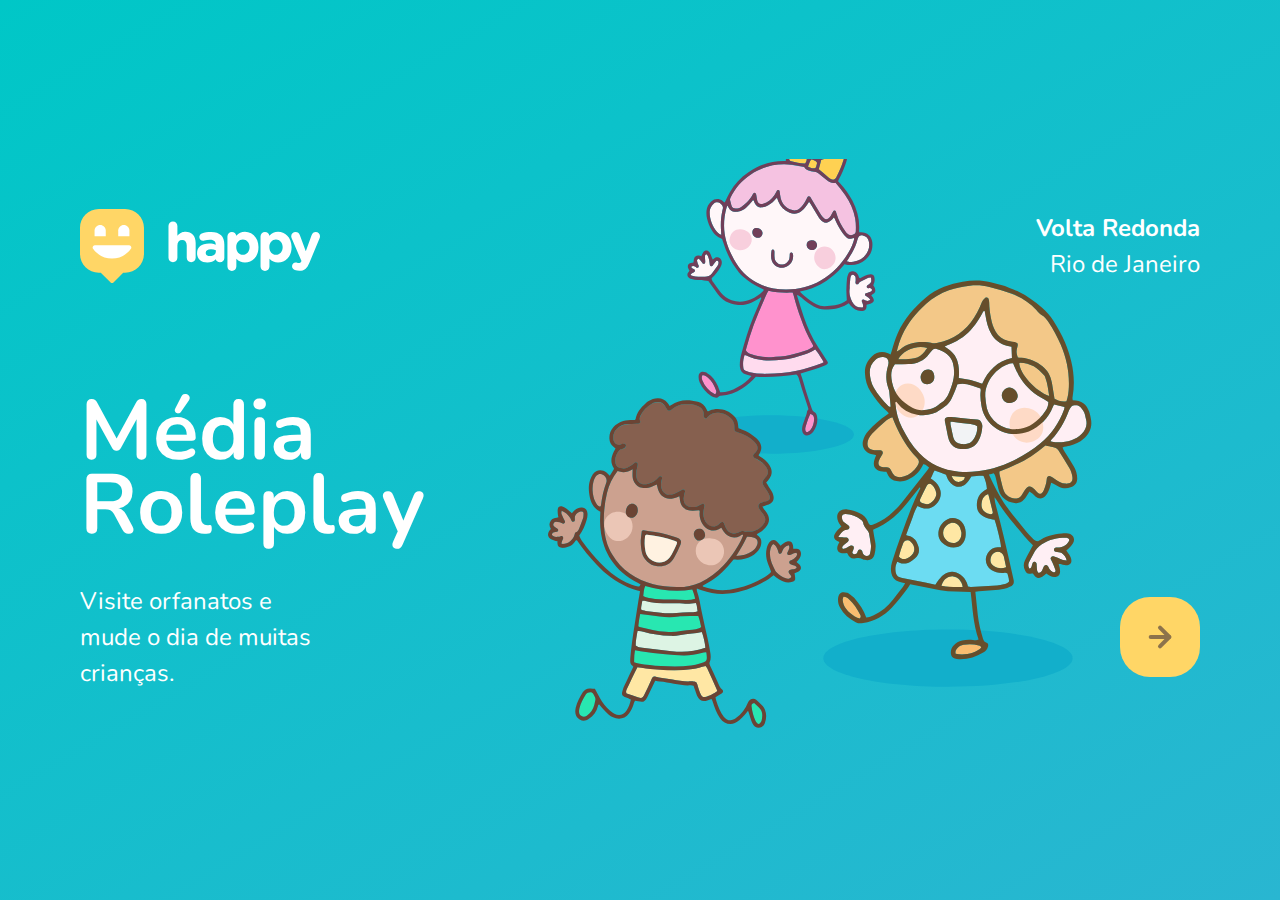
==== index.html @ fe9a2950 "Update index.html" ====
<!DOCTYPE html>
<html lang="pt_BR">

<head>
    <meta charset="UTF-8">
    <meta name="viewport" content="width=device-width, initial-scale=1.0">
    <link href="https://fonts.googleapis.com/css2?family=Nunito:wght@400;600;800&display=swap" rel="stylesheet">
    <title>Happy</title>
    <link rel="icon" href="./public/images/logo-icon.png">
    <link rel="stylesheet" href="./public/css/main.css">
    <link rel="stylesheet" href="./public/css/page-landing.css">
    <link rel="stylesheet" href="./public/css/animation.css">
    <link rel="preconnect" href="https://fonts.gstatic.com">
</head>

<body id="body">
    <div id="page-landing">
        <div id="container">
            <header>
                <img id ="logo" class="animate-up" src="./public/images/logo.svg" alt="Logo Marca">
                <div class="location animate-up">
                    <strong>
                        Volta Redonda
                    </strong>
                    <p>Rio de Janeiro</p>
                </div>
            </header>
            <main>
                <h1 class="animate-up">Média Roleplay</h1>
                <section class="visit">
                    <p class="animate-up">Visite orfanatos e mude o dia de muitas crianças.</p>
                    <a href="https://www.cidademedia.com" class="animate-up"><img src="./public/images/arrow.svg" alt="seta clicavel"></a>
                </section>
            </main>
        </div>
    </div>
</body>

</html>
---- public/css/main.css ----
* {
  margin: 0;
  padding: 0;
}

#body {
  height: 100vh;
  color: white;
}

:root {
  font-size: 62.5%;
}
body,
input,
button,
textarea {
  font: 400 1.8rem/1 "Nunito", sans-serif;
}
---- public/css/page-landing.css ----
#page-landing {
  background: linear-gradient(329.54deg, #29b6d1 0%, #00c7c7 100%);
  text-align: center;
  min-height: 100vh;
  display: flex;
  align-items: center;
}

#container {
  margin: auto;
  width: min(90%, 112rem);
  padding: 5rem 2rem;
}

.location,
h1,
.visit p {
  height: 16vh;
}

#logo {
  animation-delay: 100ms;
}

.location {
  animation-delay: 150ms;
}

main h1 {
  animation-delay: 200ms;
}

.visit p {
  animation-delay: 250ms;
}

.visit a {
  width: 8rem;
  height: 8rem;
  background: #ffd666;
  border: none;
  border-radius: 3rem;
  display: flex;
  align-items: center;
  justify-content: center;
  margin: auto;
  transition: background 200ms;
  animation-delay: 300ms;
}

.visit a:hover {
  background: #96feff;
}

/*DESKTOP VERSION*/

@media (min-width: 760px) {
  #container {
    background: url("../images/bg.svg") no-repeat 80% / clamp(30rem, 54vw, 56rem);
  }

  header {
    display: flex;
    align-items: center;
    justify-content: space-between;
  }
  .location,
  h1,
  .visit p {
    height: initial;
    text-align: initial;
  }

  .location {
    font-size: 2.4rem;
    text-align: right;
    line-height: 1.5;
  }

  main h1 {
    font-size: clamp(4rem, 8vw, 8.4rem);
    font-weight: bold;
    line-height: 0.88;

    margin: clamp(10%, 9vh, 12%) 0 4rem;
    width: min(300px, 80%);
  }
  .visit {
    display: flex;
    align-items: center;
    justify-content: space-between;
  }
  .visit p {
    font-size: 2.4rem;
    line-height: 1.5;
    width: clamp(20rem, 20vw, 30rem);
  }

  .visit a {
    margin: initial;
  }
}
---- public/css/animation.css ----
@keyframes up {
    from {
      opacity: 0;
      transform: translateY(16px);
    }
    to {
      opacity: 1;
      transform: translateY(0);
    }
  }
  
  .animate-up {
    animation-name: up;
    animation-duration: 300ms;
    animation-fill-mode: backwards;
  }
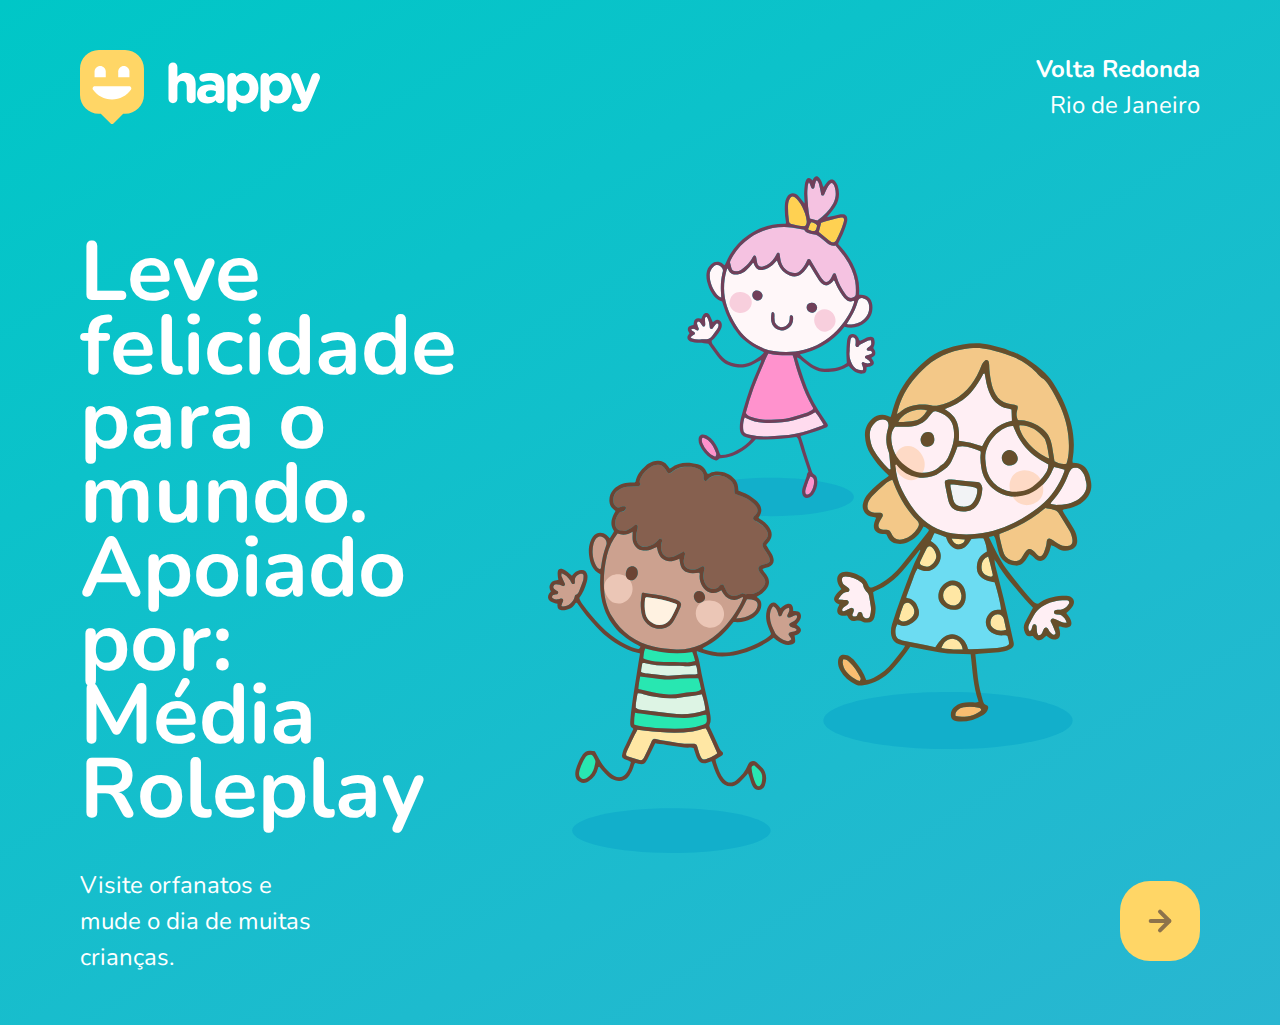
==== commit 285b15a8: "index.html" ====
--- a/index.html
+++ b/index.html
@@ -26,7 +26,7 @@
                 </div>
             </header>
             <main>
-                <h1 class="animate-up">Média Roleplay</h1>
+                <h1 class="animate-up">Leve felicidade para o mundo. Apoiado por: Média Roleplay</h1>
                 <section class="visit">
                     <p class="animate-up">Visite orfanatos e mude o dia de muitas crianças.</p>
                     <a href="https://www.cidademedia.com" class="animate-up"><img src="./public/images/arrow.svg" alt="seta clicavel"></a>
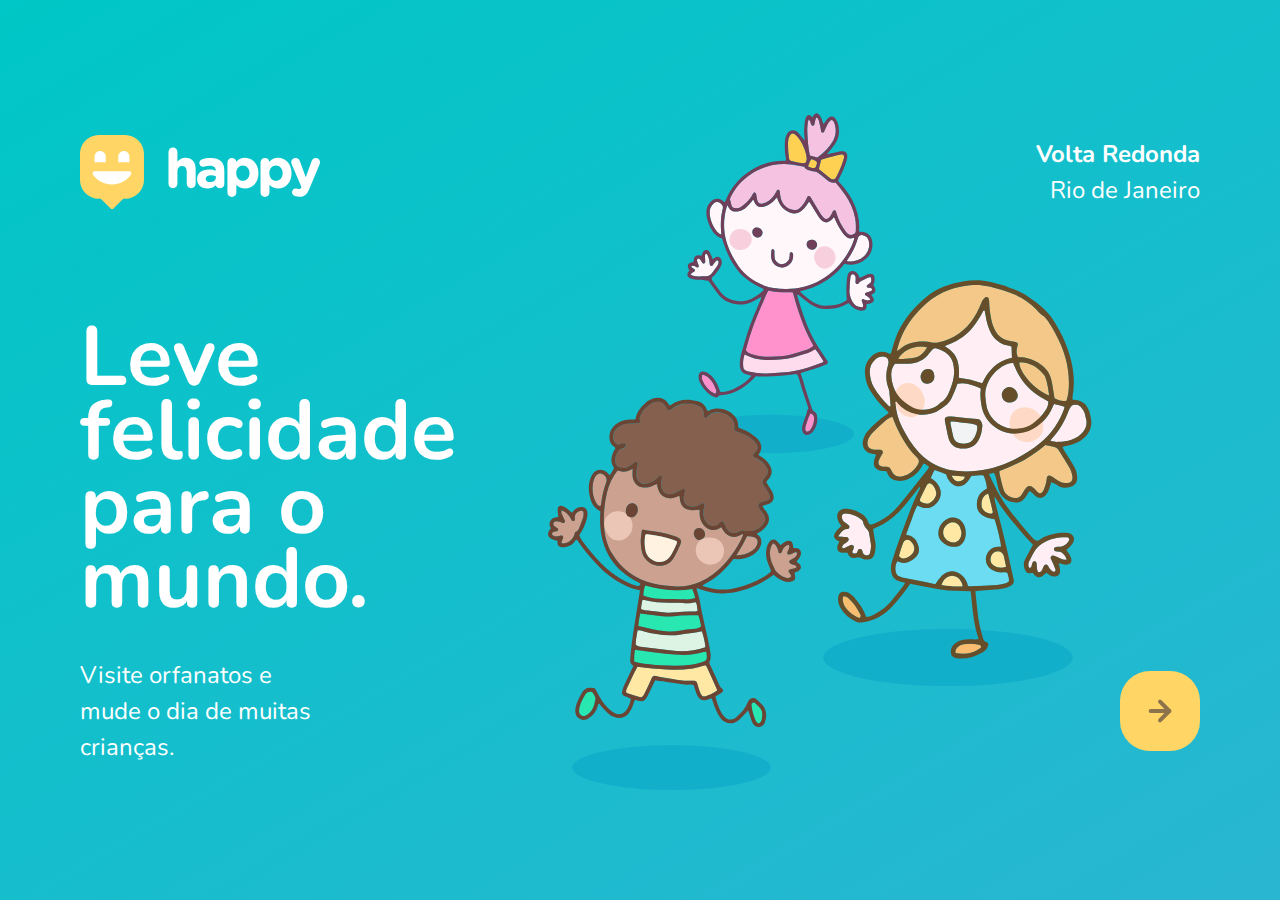
==== commit 14ea7fb5: "index.html" ====
--- a/index.html
+++ b/index.html
@@ -26,7 +26,7 @@
                 </div>
             </header>
             <main>
-                <h1 class="animate-up">Leve felicidade para o mundo. Apoiado por: Média Roleplay</h1>
+                <h1 class="animate-up">Leve felicidade para o mundo.</h1>
                 <section class="visit">
                     <p class="animate-up">Visite orfanatos e mude o dia de muitas crianças.</p>
                     <a href="https://www.cidademedia.com" class="animate-up"><img src="./public/images/arrow.svg" alt="seta clicavel"></a>
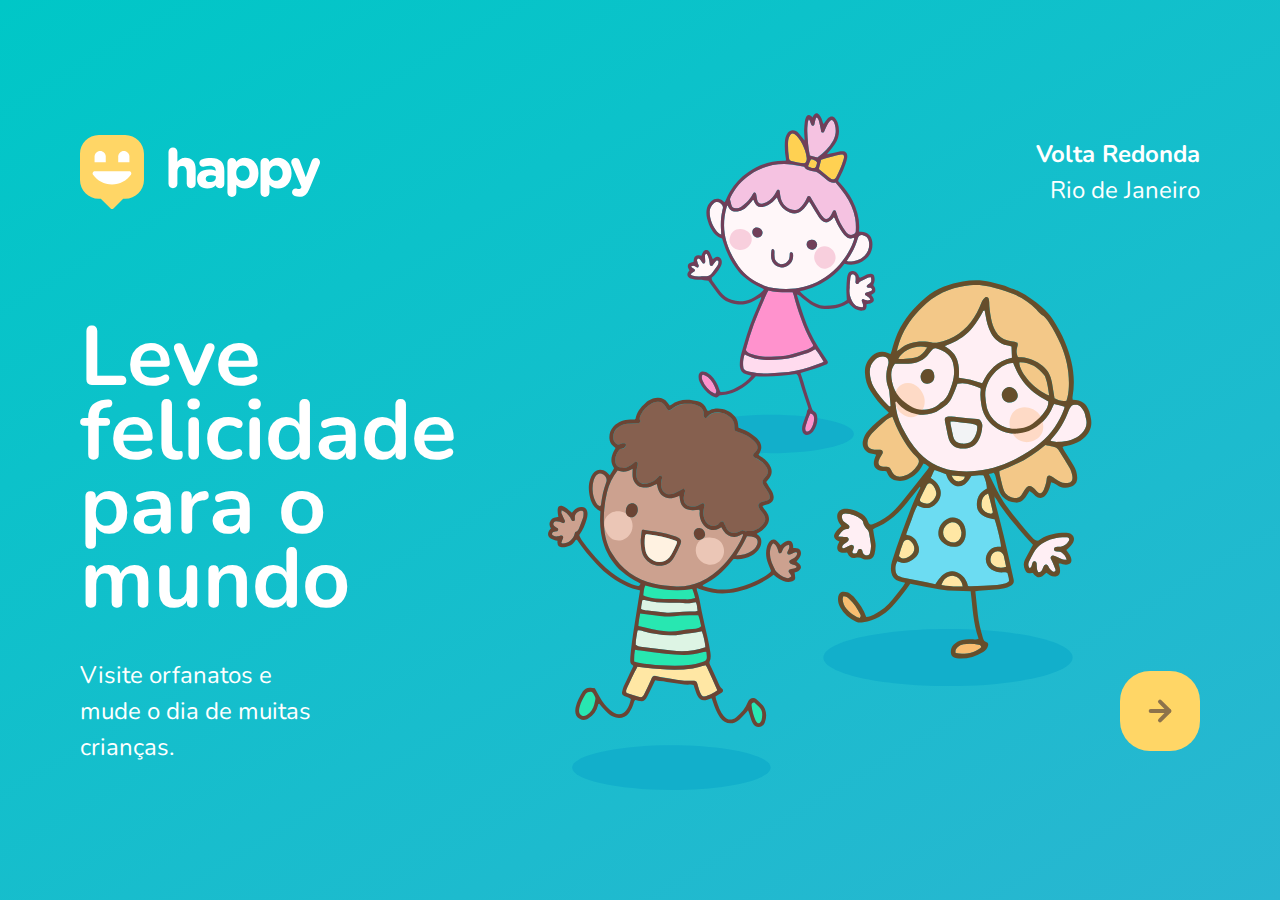
==== commit bd784b28: "index.html" ====
--- a/index.html
+++ b/index.html
@@ -26,7 +26,7 @@
                 </div>
             </header>
             <main>
-                <h1 class="animate-up">Leve felicidade para o mundo.</h1>
+                <h1 class="animate-up">Leve felicidade para o mundo</h1>
                 <section class="visit">
                     <p class="animate-up">Visite orfanatos e mude o dia de muitas crianças.</p>
                     <a href="https://www.cidademedia.com" class="animate-up"><img src="./public/images/arrow.svg" alt="seta clicavel"></a>
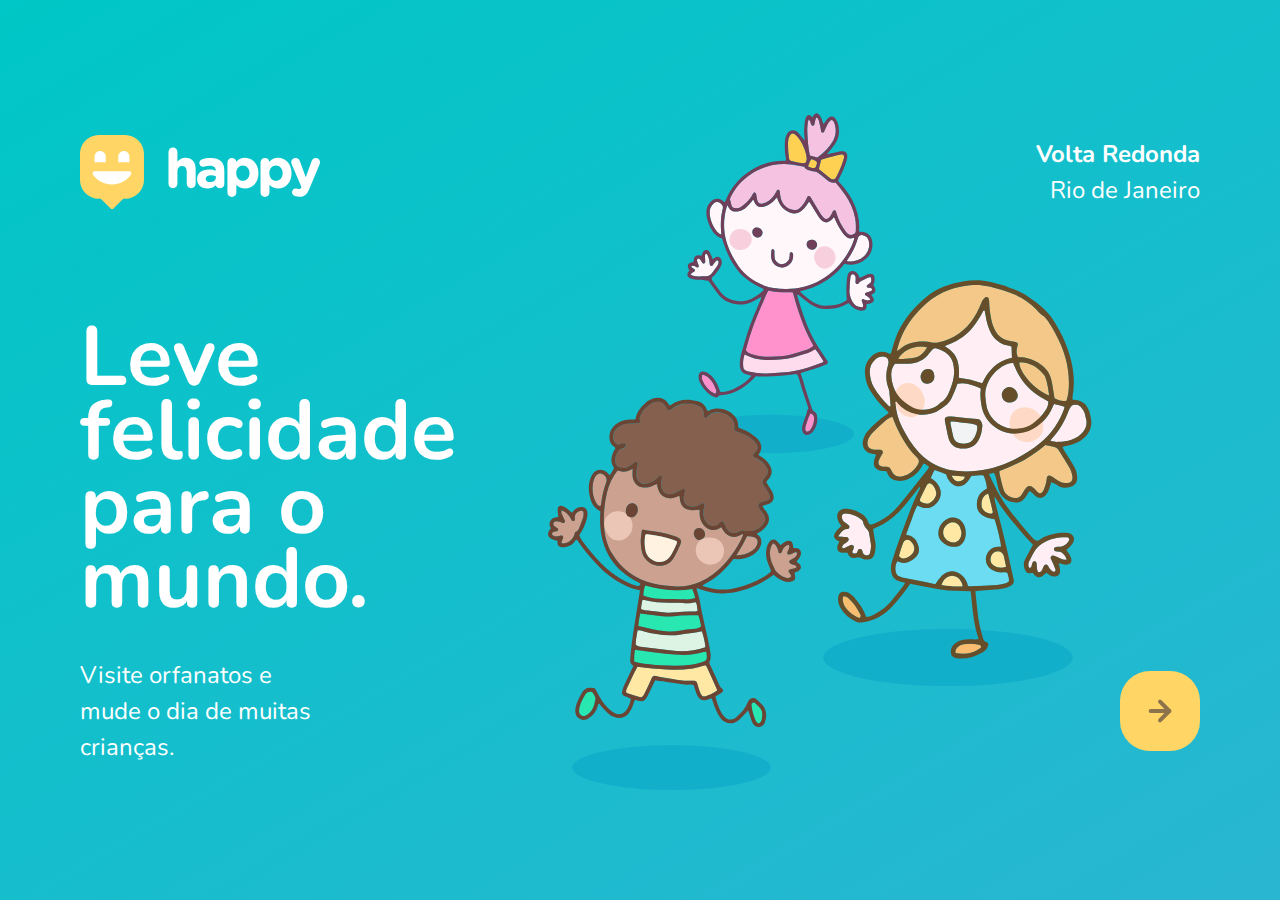
==== commit 9bba1003: "index.html" ====
--- a/index.html
+++ b/index.html
@@ -26,7 +26,7 @@
                 </div>
             </header>
             <main>
-                <h1 class="animate-up">Leve felicidade para o mundo</h1>
+                <h1 class="animate-up">Leve felicidade para o mundo.</h1>
                 <section class="visit">
                     <p class="animate-up">Visite orfanatos e mude o dia de muitas crianças.</p>
                     <a href="https://www.cidademedia.com" class="animate-up"><img src="./public/images/arrow.svg" alt="seta clicavel"></a>
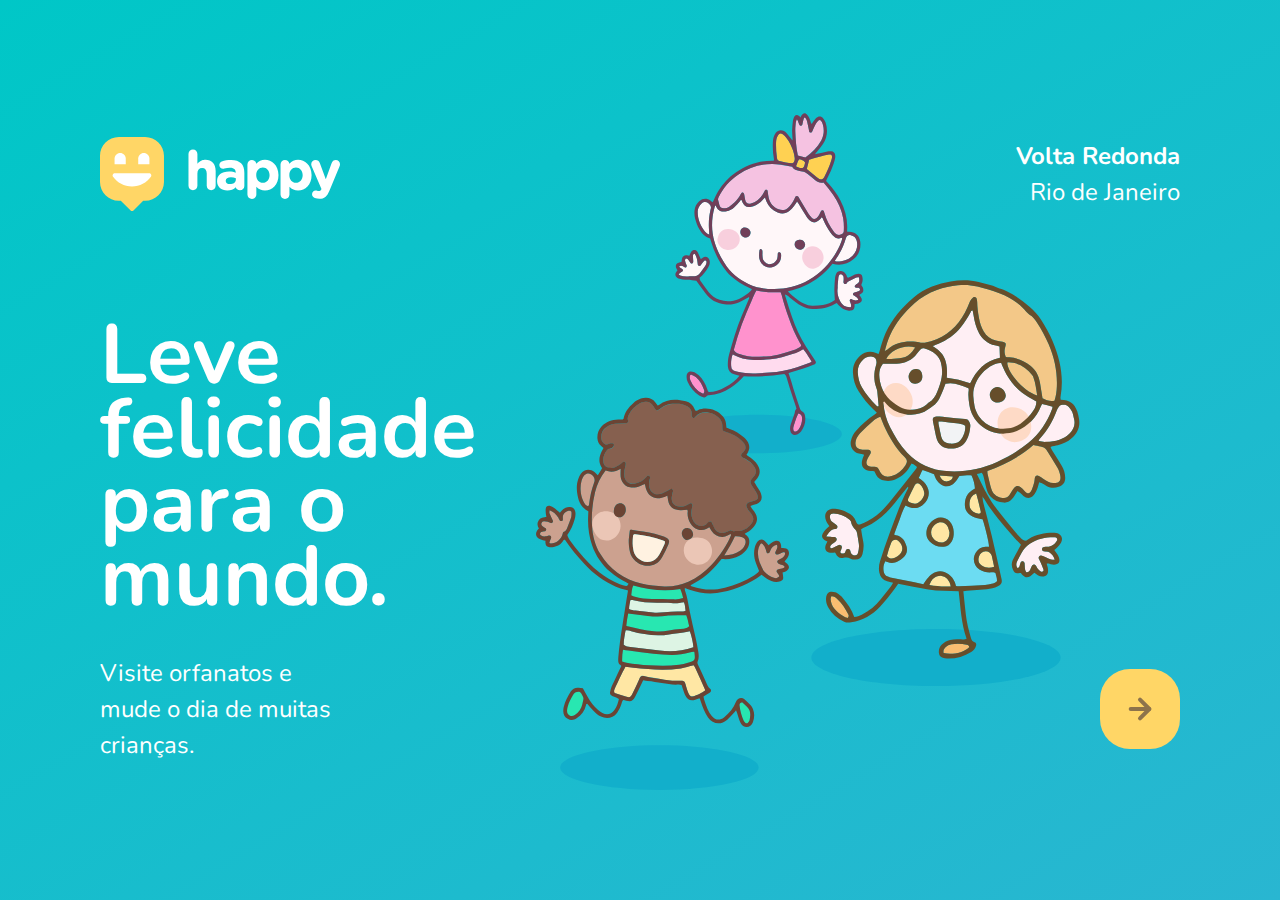
==== commit df88b458: "index.html" ====
--- a/index.html
+++ b/index.html
@@ -29,7 +29,7 @@
                 <h1 class="animate-up">Leve felicidade para o mundo.</h1>
                 <section class="visit">
                     <p class="animate-up">Visite orfanatos e mude o dia de muitas crianças.</p>
-                    <a href="https://www.cidademedia.com" class="animate-up"><img src="./public/images/arrow.svg" alt="seta clicavel"></a>
+                    <a href="#orphanages.html" class="animate-up"><img src="./public/images/arrow.svg" alt="seta clicavel"></a>
                 </section>
             </main>
         </div>
--- a/public/css/main.css
+++ b/public/css/main.css
@@ -1,6 +1,7 @@
 * {
   margin: 0;
   padding: 0;
+  box-sizing: border-box;
 }
 
 #body {
--- a/public/css/animation.css
+++ b/public/css/animation.css
@@ -9,9 +9,20 @@
     }
   }
   
+  @keyframes right {
+    from{
+      transform: translateX(-100%);
+    }
+    to{
+      transform: translateX(0);
+    }
+  }
   .animate-up {
     animation-name: up;
     animation-duration: 300ms;
     animation-fill-mode: backwards;
   }
-  +  .animate-right {
+    animation-name: right;
+    animation-duration: 300ms;
+  }